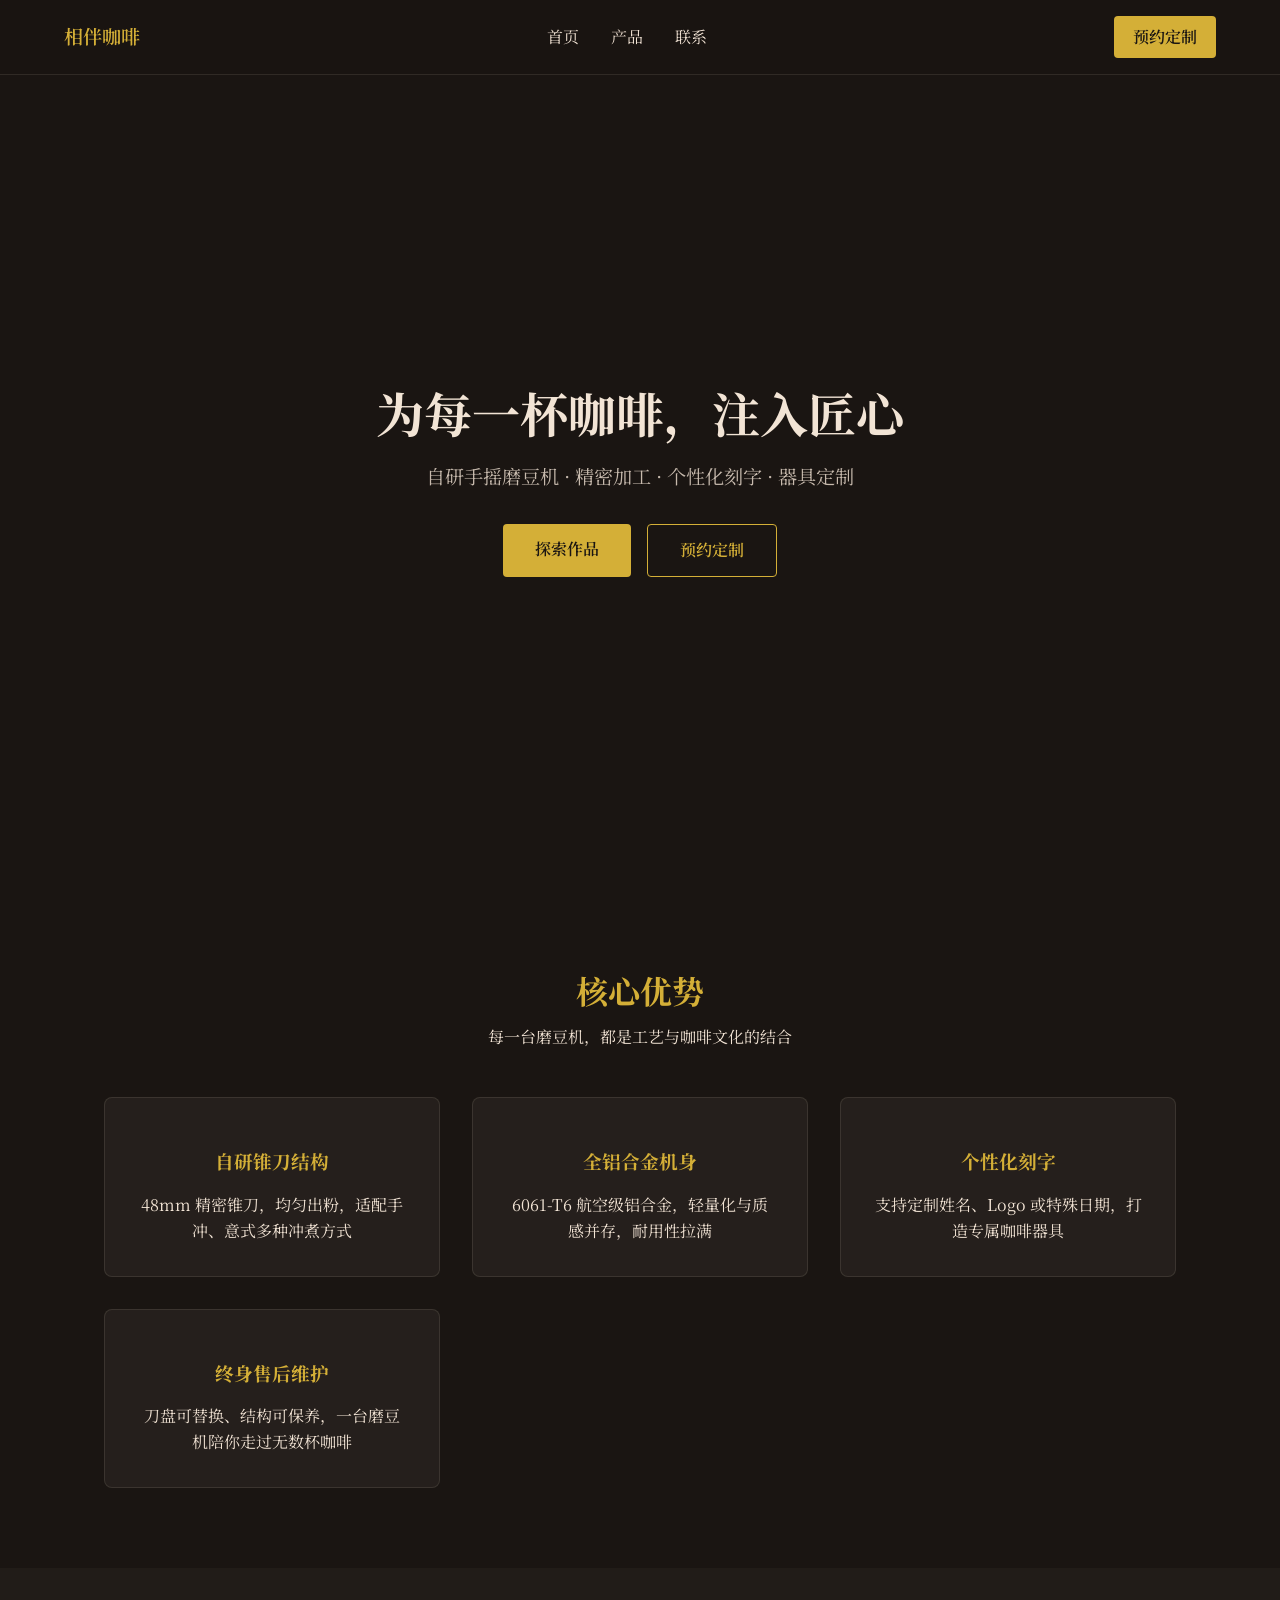
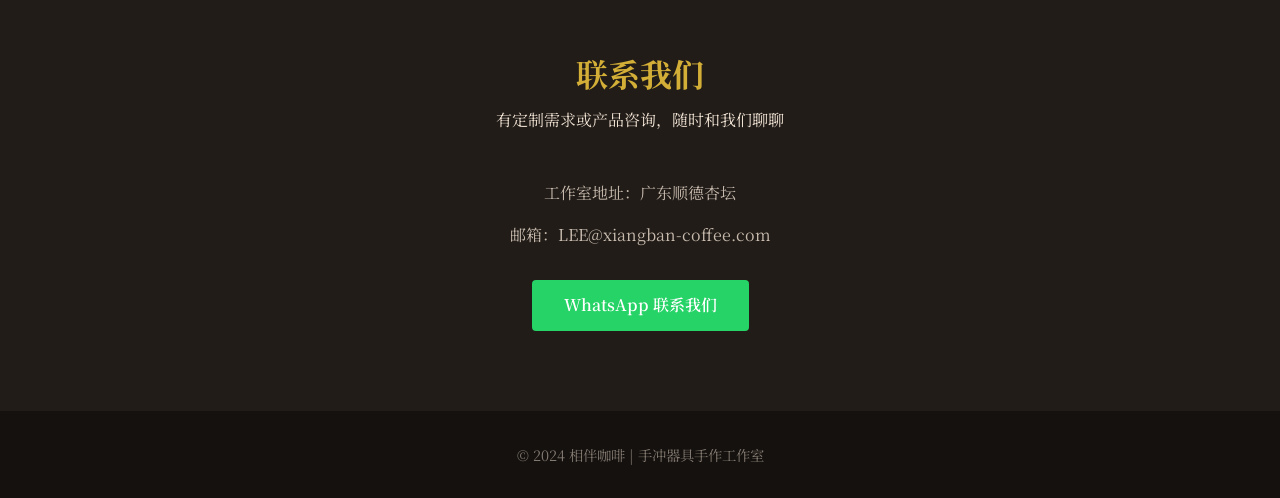
==== index .html @ 28c2f018 "Add files via upload" ====
<!DOCTYPE html>
<html lang="zh-CN">
<head>
    <meta charset="UTF-8">
    <meta name="viewport" content="width=device-width, initial-scale=1.0">
    <title>相伴咖啡 | 手冲器具手作</title>
    <meta name="description" content="自研手摇磨豆机 · 精密加工 · 个性化刻字 · 器具定制">
    <link rel="preconnect" href="https://fonts.googleapis.com">
    <link rel="preconnect" href="https://fonts.gstatic.com" crossorigin>
    <link href="https://fonts.googleapis.com/css2?family=Noto+Serif+SC:wght@400;600&display=swap" rel="stylesheet">
    <style>
        * { margin: 0; padding: 0; box-sizing: border-box; }
        body { font-family: 'Noto Serif SC', serif; background: #1A1512; color: #F2E4D5; line-height: 1.6; }
        header { background: rgba(26, 21, 18, 0.95); padding: 1rem 5%; position: sticky; top: 0; z-index: 100; border-bottom: 1px solid rgba(242, 228, 213, 0.1); }
        nav { max-width: 1200px; margin: 0 auto; display: flex; justify-content: space-between; align-items: center; }
        .logo { font-size: 1.2rem; font-weight: 600; color: #D4AF37; }
        .nav-links { display: flex; gap: 2rem; list-style: none; }
        .nav-links a { color: #F2E4D5; text-decoration: none; transition: color 0.3s; }
        .nav-links a:hover { color: #D4AF37; }
        .cta { background: #D4AF37; color: #1A1512; padding: 0.5rem 1.2rem; border-radius: 4px; font-weight: 600; text-decoration: none; }
        .cta:hover { background: #C4A030; color: #1A1512; }
        .hero { min-height: 90vh; display: flex; align-items: center; justify-content: center; padding: 2rem 5%; background: linear-gradient(rgba(26, 21, 18, 0.85), rgba(26, 21, 18, 0.85)), url('https://picsum.photos/id/1060/1920/1080') center/cover no-repeat; text-align: center; }
        .hero-content { max-width: 800px; }
        .hero h1 { font-size: 3rem; margin-bottom: 1rem; color: #F2E4D5; line-height: 1.3; }
        .hero p { font-size: 1.2rem; margin-bottom: 2rem; color: rgba(242, 228, 213, 0.8); }
        .hero-buttons { display: flex; gap: 1rem; justify-content: center; flex-wrap: wrap; }
        .btn { padding: 0.8rem 2rem; border-radius: 4px; text-decoration: none; font-weight: 600; transition: all 0.3s; }
        .btn-primary { background: #D4AF37; color: #1A1512; }
        .btn-primary:hover { background: #C4A030; }
        .btn-secondary { border: 1px solid #D4AF37; color: #D4AF37; }
        .btn-secondary:hover { background: rgba(212, 175, 55, 0.1); }
        .features { padding: 5rem 5%; max-width: 1200px; margin: 0 auto; }
        .section-title { text-align: center; margin-bottom: 3rem; }
        .section-title h2 { font-size: 2rem; color: #D4AF37; margin-bottom: 0.5rem; }
        .features-grid { display: grid; grid-template-columns: repeat(auto-fit, minmax(250px, 1fr)); gap: 2rem; }
        .feature-card { background: rgba(242, 228, 213, 0.05); padding: 2rem; border-radius: 8px; text-align: center; border: 1px solid rgba(242, 228, 213, 0.1); }
        .feature-card h3 { color: #D4AF37; margin: 1rem 0; }
        .contact { padding: 5rem 5%; background: rgba(242, 228, 213, 0.03); text-align: center; }
        .contact-info { max-width: 600px; margin: 0 auto; }
        .contact-info p { margin-bottom: 1rem; color: rgba(242, 228, 213, 0.8); }
        .whatsapp-btn { display: inline-block; background: #25D366; color: white; padding: 0.8rem 2rem; border-radius: 4px; text-decoration: none; font-weight: 600; margin-top: 1rem; }
        footer { background: #15110E; padding: 2rem 5%; text-align: center; color: rgba(242, 228, 213, 0.5); font-size: 0.9rem; }
    </style>
</head>
<body>
    <header>
        <nav>
            <div class="logo">相伴咖啡</div>
            <ul class="nav-links">
                <li><a href="#home">首页</a></li>
                <li><a href="#features">产品</a></li>
                <li><a href="#contact">联系</a></li>
            </ul>
            <a href="#contact" class="cta">预约定制</a>
        </nav>
    </header>

    <section class="hero" id="home">
        <div class="hero-content">
            <h1>为每一杯咖啡，注入匠心</h1>
            <p>自研手摇磨豆机 · 精密加工 · 个性化刻字 · 器具定制</p>
            <div class="hero-buttons">
                <a href="#features" class="btn btn-primary">探索作品</a>
                <a href="#contact" class="btn btn-secondary">预约定制</a>
            </div>
        </div>
    </section>

    <section class="features" id="features">
        <div class="section-title">
            <h2>核心优势</h2>
            <p>每一台磨豆机，都是工艺与咖啡文化的结合</p>
        </div>
        <div class="features-grid">
            <div class="feature-card">
                <h3>自研锥刀结构</h3>
                <p>48mm 精密锥刀，均匀出粉，适配手冲、意式多种冲煮方式</p>
            </div>
            <div class="feature-card">
                <h3>全铝合金机身</h3>
                <p>6061-T6 航空级铝合金，轻量化与质感并存，耐用性拉满</p>
            </div>
            <div class="feature-card">
                <h3>个性化刻字</h3>
                <p>支持定制姓名、Logo 或特殊日期，打造专属咖啡器具</p>
            </div>
            <div class="feature-card">
                <h3>终身售后维护</h3>
                <p>刀盘可替换、结构可保养，一台磨豆机陪你走过无数杯咖啡</p>
            </div>
        </div>
    </section>

    <section class="contact" id="contact">
        <div class="section-title">
            <h2>联系我们</h2>
            <p>有定制需求或产品咨询，随时和我们聊聊</p>
        </div>
        <div class="contact-info">
            <p>工作室地址：广东顺德杏坛</p>
            <p>邮箱：LEE@xiangban-coffee.com</p>
            <a href="https://wa.me/8613824051191" class="whatsapp-btn">WhatsApp 联系我们</a>
        </div>
    </section>

    <footer>
        <p>&copy; 2024 相伴咖啡 | 手冲器具手作工作室</p>
    </footer>
</body>
</html>
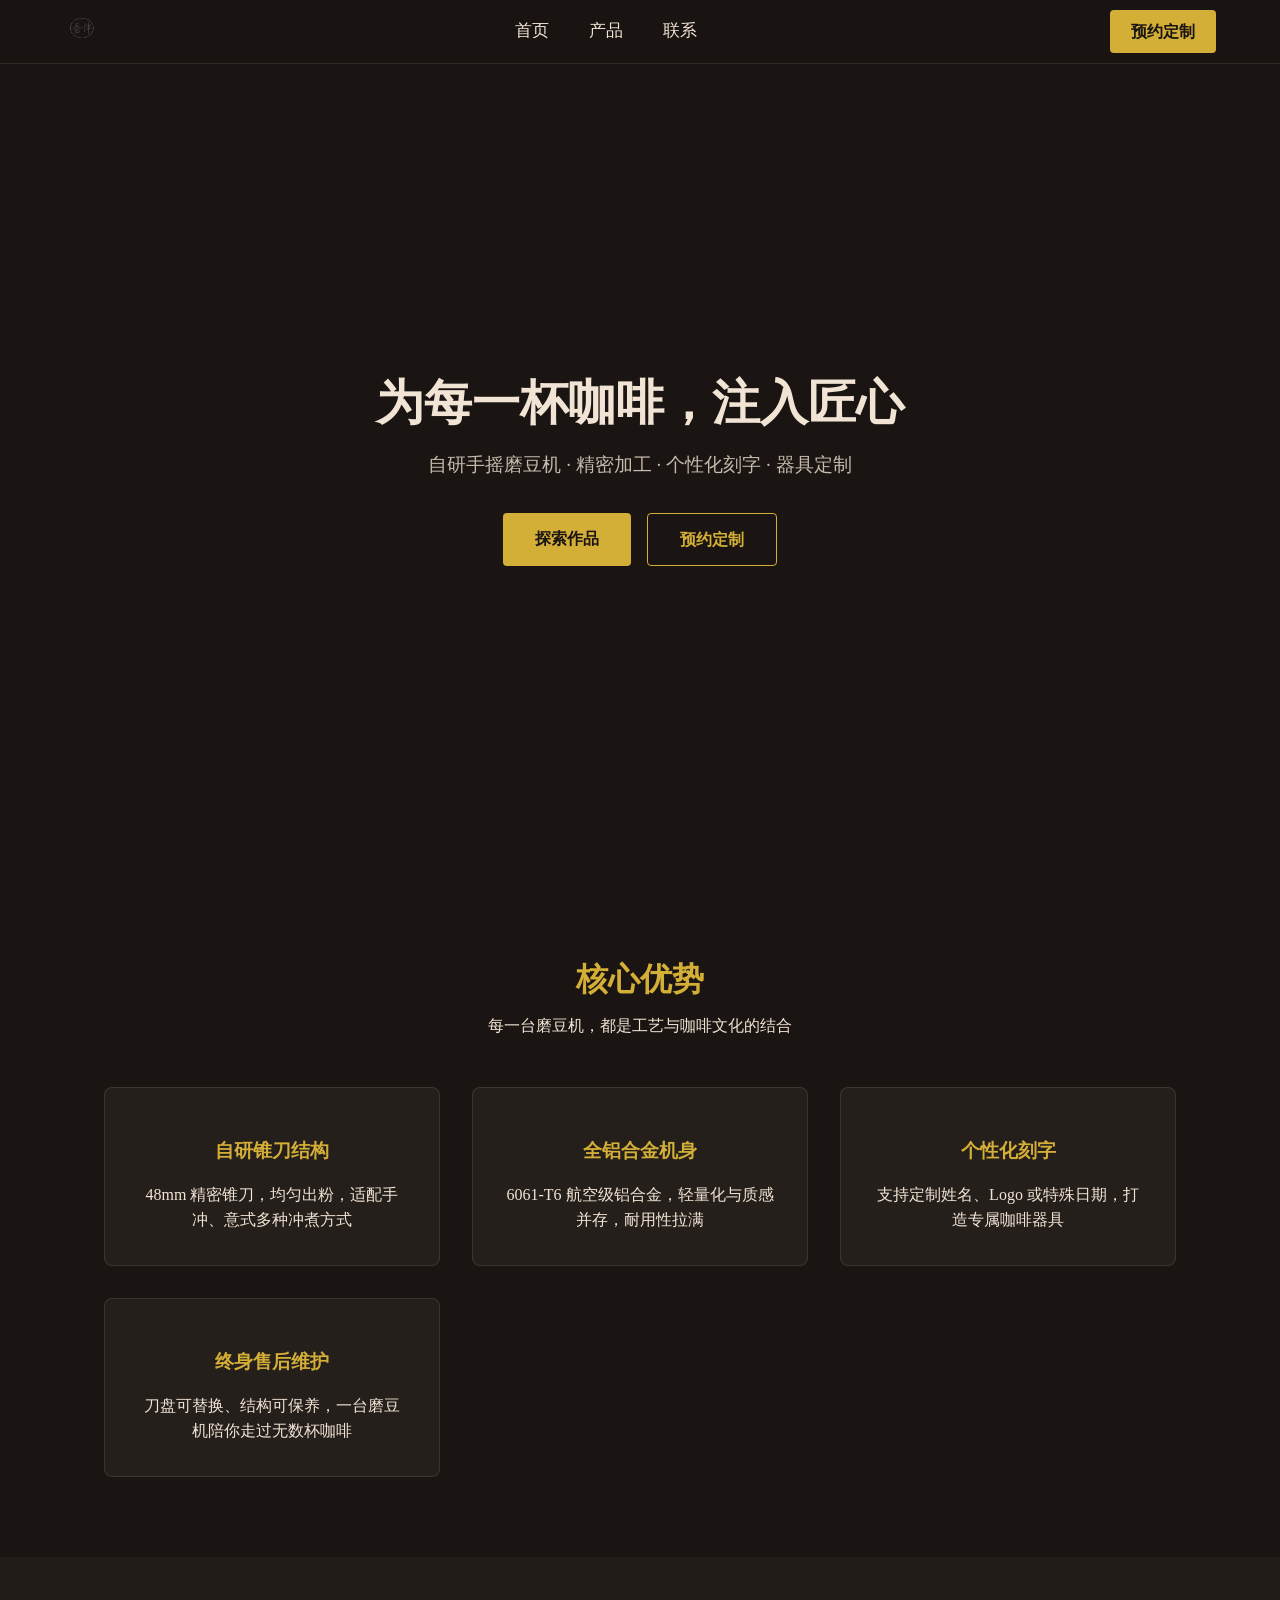
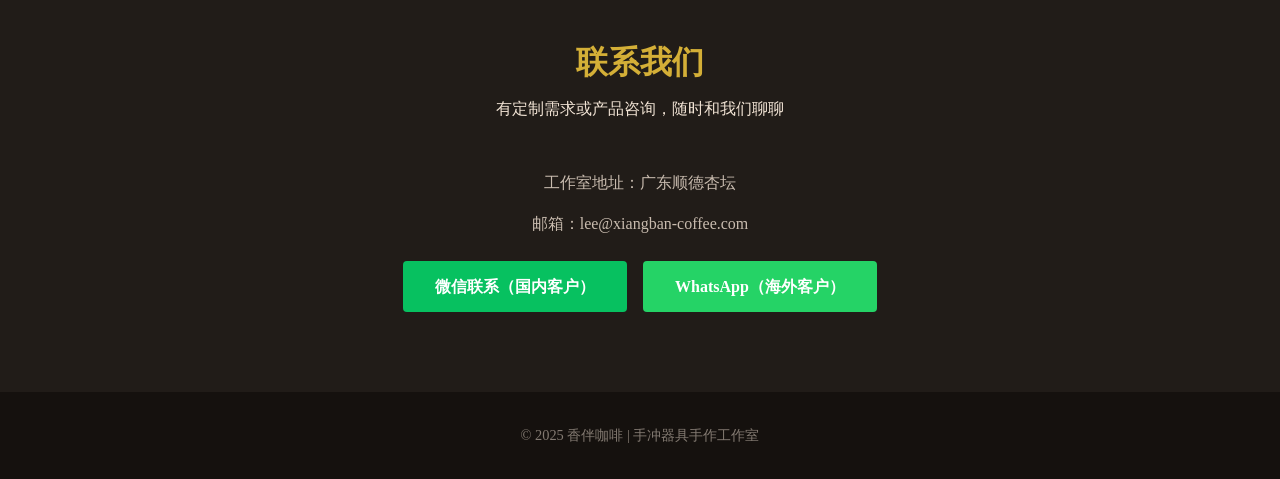
==== commit 1fb9cc17: "Add files via upload" ====
--- a/index .html
+++ b/index .html
@@ -3,54 +3,304 @@
 <head>
     <meta charset="UTF-8">
     <meta name="viewport" content="width=device-width, initial-scale=1.0">
-    <title>相伴咖啡 | 手冲器具手作</title>
+    <title>香伴咖啡 | 手冲器具手作</title>
     <meta name="description" content="自研手摇磨豆机 · 精密加工 · 个性化刻字 · 器具定制">
-    <link rel="preconnect" href="https://fonts.googleapis.com">
-    <link rel="preconnect" href="https://fonts.gstatic.com" crossorigin>
-    <link href="https://fonts.googleapis.com/css2?family=Noto+Serif+SC:wght@400;600&display=swap" rel="stylesheet">
+    
+    <!-- 国内可稳定访问的阿里巴巴普惠体（免费商用） -->
+    <link rel="stylesheet" href="https://at.alicdn.com/t/font_3248136_759f0v0v0hj.css">
+    
     <style>
         * { margin: 0; padding: 0; box-sizing: border-box; }
-        body { font-family: 'Noto Serif SC', serif; background: #1A1512; color: #F2E4D5; line-height: 1.6; }
-        header { background: rgba(26, 21, 18, 0.95); padding: 1rem 5%; position: sticky; top: 0; z-index: 100; border-bottom: 1px solid rgba(242, 228, 213, 0.1); }
-        nav { max-width: 1200px; margin: 0 auto; display: flex; justify-content: space-between; align-items: center; }
-        .logo { font-size: 1.2rem; font-weight: 600; color: #D4AF37; }
-        .nav-links { display: flex; gap: 2rem; list-style: none; }
-        .nav-links a { color: #F2E4D5; text-decoration: none; transition: color 0.3s; }
-        .nav-links a:hover { color: #D4AF37; }
-        .cta { background: #D4AF37; color: #1A1512; padding: 0.5rem 1.2rem; border-radius: 4px; font-weight: 600; text-decoration: none; }
-        .cta:hover { background: #C4A030; color: #1A1512; }
-        .hero { min-height: 90vh; display: flex; align-items: center; justify-content: center; padding: 2rem 5%; background: linear-gradient(rgba(26, 21, 18, 0.85), rgba(26, 21, 18, 0.85)), url('https://picsum.photos/id/1060/1920/1080') center/cover no-repeat; text-align: center; }
-        .hero-content { max-width: 800px; }
-        .hero h1 { font-size: 3rem; margin-bottom: 1rem; color: #F2E4D5; line-height: 1.3; }
-        .hero p { font-size: 1.2rem; margin-bottom: 2rem; color: rgba(242, 228, 213, 0.8); }
-        .hero-buttons { display: flex; gap: 1rem; justify-content: center; flex-wrap: wrap; }
-        .btn { padding: 0.8rem 2rem; border-radius: 4px; text-decoration: none; font-weight: 600; transition: all 0.3s; }
-        .btn-primary { background: #D4AF37; color: #1A1512; }
-        .btn-primary:hover { background: #C4A030; }
-        .btn-secondary { border: 1px solid #D4AF37; color: #D4AF37; }
-        .btn-secondary:hover { background: rgba(212, 175, 55, 0.1); }
-        .features { padding: 5rem 5%; max-width: 1200px; margin: 0 auto; }
-        .section-title { text-align: center; margin-bottom: 3rem; }
-        .section-title h2 { font-size: 2rem; color: #D4AF37; margin-bottom: 0.5rem; }
-        .features-grid { display: grid; grid-template-columns: repeat(auto-fit, minmax(250px, 1fr)); gap: 2rem; }
-        .feature-card { background: rgba(242, 228, 213, 0.05); padding: 2rem; border-radius: 8px; text-align: center; border: 1px solid rgba(242, 228, 213, 0.1); }
-        .feature-card h3 { color: #D4AF37; margin: 1rem 0; }
-        .contact { padding: 5rem 5%; background: rgba(242, 228, 213, 0.03); text-align: center; }
-        .contact-info { max-width: 600px; margin: 0 auto; }
-        .contact-info p { margin-bottom: 1rem; color: rgba(242, 228, 213, 0.8); }
-        .whatsapp-btn { display: inline-block; background: #25D366; color: white; padding: 0.8rem 2rem; border-radius: 4px; text-decoration: none; font-weight: 600; margin-top: 1rem; }
-        footer { background: #15110E; padding: 2rem 5%; text-align: center; color: rgba(242, 228, 213, 0.5); font-size: 0.9rem; }
+        
+        /* 字体栈：优先阿里巴巴普惠体，然后系统衬线字体 */
+        body { 
+            font-family: 'Alibaba PuHuiTi', 'Noto Serif SC', 'Microsoft YaHei', serif; 
+            background: #1A1512; 
+            color: #F2E4D5; 
+            line-height: 1.6; 
+        }
+        
+        header { 
+            background: rgba(26, 21, 18, 0.95); 
+            padding: 0 5%; 
+            position: sticky; 
+            top: 0; 
+            z-index: 100; 
+            border-bottom: 1px solid rgba(242, 228, 213, 0.1); 
+            height: 64px; /* 固定导航栏高度 */
+        }
+        
+        /* 导航栏核心布局：左logo、中菜单、右按钮 */
+        nav { 
+            max-width: 1200px; 
+            margin: 0 auto; 
+            height: 100%;
+            display: flex; 
+            justify-content: space-between; 
+            align-items: center; 
+        }
+        
+        /* 左侧logo样式 */
+        .logo {
+            display: flex;
+            align-items: center;
+        }
+        
+        .logo a {
+            display: block;
+            text-decoration: none;
+        }
+        
+        .logo-img {
+            height: 38px; /* 适配导航栏高度 */
+            width: auto;
+            /* 自动将黑色线条logo变成白色，适配深色背景 */
+            filter: brightness(0) invert(1);
+            transition: transform 0.3s ease;
+        }
+        
+        .logo-img:hover {
+            transform: scale(1.05);
+        }
+        
+        /* 中间导航菜单样式 */
+        .nav-links { 
+            display: flex; 
+            gap: 2.5rem; 
+            list-style: none; 
+            align-items: center;
+        }
+        
+        .nav-links a { 
+            color: #F2E4D5; 
+            text-decoration: none; 
+            transition: color 0.3s; 
+            font-size: 1.05rem;
+        }
+        
+        .nav-links a:hover { 
+            color: #D4AF37; 
+        }
+        
+        /* 右侧预约定制按钮样式 */
+        .cta { 
+            background: #D4AF37; 
+            color: #1A1512; 
+            padding: 0.55rem 1.3rem; 
+            border-radius: 4px; 
+            font-weight: 600; 
+            text-decoration: none; 
+            transition: background-color 0.3s;
+        }
+        
+        .cta:hover { 
+            background: #C4A030; 
+            color: #1A1512; 
+        }
+        
+        /* 英雄区：使用本地背景图 */
+        .hero { 
+            min-height: 90vh; 
+            display: flex; 
+            align-items: center; 
+            justify-content: center; 
+            padding: 2rem 5%; 
+            background: linear-gradient(rgba(26, 21, 18, 0.85), rgba(26, 21, 18, 0.85)), 
+                        url('./images/hero-bg.jpg') center/cover no-repeat; 
+            text-align: center; 
+        }
+        
+        .hero-content { 
+            max-width: 800px; 
+        }
+        
+        .hero h1 { 
+            font-size: 3rem; 
+            margin-bottom: 1rem; 
+            color: #F2E4D5; 
+            line-height: 1.3; 
+            font-weight: 600;
+        }
+        
+        .hero p { 
+            font-size: 1.2rem; 
+            margin-bottom: 2rem; 
+            color: rgba(242, 228, 213, 0.8); 
+        }
+        
+        .hero-buttons { 
+            display: flex; 
+            gap: 1rem; 
+            justify-content: center; 
+            flex-wrap: wrap; 
+        }
+        
+        .btn { 
+            padding: 0.8rem 2rem; 
+            border-radius: 4px; 
+            text-decoration: none; 
+            font-weight: 600; 
+            transition: all 0.3s; 
+        }
+        
+        .btn-primary { 
+            background: #D4AF37; 
+            color: #1A1512; 
+        }
+        
+        .btn-primary:hover { 
+            background: #C4A030; 
+        }
+        
+        .btn-secondary { 
+            border: 1px solid #D4AF37; 
+            color: #D4AF37; 
+        }
+        
+        .btn-secondary:hover { 
+            background: rgba(212, 175, 55, 0.1); 
+        }
+        
+        .features { 
+            padding: 5rem 5%; 
+            max-width: 1200px; 
+            margin: 0 auto; 
+        }
+        
+        .section-title { 
+            text-align: center; 
+            margin-bottom: 3rem; 
+        }
+        
+        .section-title h2 { 
+            font-size: 2rem; 
+            color: #D4AF37; 
+            margin-bottom: 0.5rem; 
+            font-weight: 600;
+        }
+        
+        .features-grid { 
+            display: grid; 
+            grid-template-columns: repeat(auto-fit, minmax(250px, 1fr)); 
+            gap: 2rem; 
+        }
+        
+        .feature-card { 
+            background: rgba(242, 228, 213, 0.05); 
+            padding: 2rem; 
+            border-radius: 8px; 
+            text-align: center; 
+            border: 1px solid rgba(242, 228, 213, 0.1); 
+            transition: transform 0.3s;
+        }
+        
+        .feature-card:hover {
+            transform: translateY(-5px);
+        }
+        
+        .feature-card h3 { 
+            color: #D4AF37; 
+            margin: 1rem 0; 
+            font-weight: 600;
+        }
+        
+        .contact { 
+            padding: 5rem 5%; 
+            background: rgba(242, 228, 213, 0.03); 
+            text-align: center; 
+        }
+        
+        .contact-info { 
+            max-width: 600px; 
+            margin: 0 auto; 
+        }
+        
+        .contact-info p { 
+            margin-bottom: 1rem; 
+            color: rgba(242, 228, 213, 0.8); 
+        }
+        
+        /* 联系按钮 */
+        .contact-buttons {
+            display: flex;
+            gap: 1rem;
+            justify-content: center;
+            flex-wrap: wrap;
+            margin-top: 1.5rem;
+        }
+        
+        .wechat-btn { 
+            display: inline-block; 
+            background: #07C160; 
+            color: white; 
+            padding: 0.8rem 2rem; 
+            border-radius: 4px; 
+            text-decoration: none; 
+            font-weight: 600; 
+            transition: background-color 0.3s;
+        }
+        
+        .wechat-btn:hover {
+            background: #06b056;
+        }
+        
+        .whatsapp-btn { 
+            display: inline-block; 
+            background: #25D366; 
+            color: white; 
+            padding: 0.8rem 2rem; 
+            border-radius: 4px; 
+            text-decoration: none; 
+            font-weight: 600; 
+            transition: background-color 0.3s;
+        }
+        
+        .whatsapp-btn:hover {
+            background: #20be5a;
+        }
+        
+        footer { 
+            background: #15110E; 
+            padding: 2rem 5%; 
+            text-align: center; 
+            color: rgba(242, 228, 213, 0.5); 
+            font-size: 0.9rem; 
+        }
+        
+        /* 手机端响应式适配 */
+        @media (max-width: 768px) {
+            .nav-links {
+                gap: 1.5rem;
+            }
+            
+            .hero h1 {
+                font-size: 2rem;
+            }
+            
+            .hero p {
+                font-size: 1rem;
+            }
+        }
     </style>
 </head>
 <body>
     <header>
         <nav>
-            <div class="logo">相伴咖啡</div>
+            <!-- 左侧：图片logo -->
+            <div class="logo">
+                <a href="/">
+                    <img src="./images/logo.png" alt="香伴咖啡 logo" class="logo-img">
+                </a>
+            </div>
+            
+            <!-- 中间：导航菜单 -->
             <ul class="nav-links">
                 <li><a href="#home">首页</a></li>
                 <li><a href="#features">产品</a></li>
                 <li><a href="#contact">联系</a></li>
             </ul>
+            
+            <!-- 右侧：预约定制按钮 -->
             <a href="#contact" class="cta">预约定制</a>
         </nav>
     </header>
@@ -98,13 +348,17 @@
         </div>
         <div class="contact-info">
             <p>工作室地址：广东顺德杏坛</p>
-            <p>邮箱：LEE@xiangban-coffee.com</p>
-            <a href="https://wa.me/8613824051191" class="whatsapp-btn">WhatsApp 联系我们</a>
+            <p>邮箱：lee@xiangban-coffee.com</p>
+            <div class="contact-buttons">
+                <!-- 微信按钮：点击打开本地二维码图片 -->
+                <a href="./images/wechat-qr.jpg" class="wechat-btn">微信联系（国内客户）</a>
+                <a href="https://wa.me/8613824051191" class="whatsapp-btn">WhatsApp（海外客户）</a>
+            </div>
         </div>
     </section>
 
     <footer>
-        <p>&copy; 2024 相伴咖啡 | 手冲器具手作工作室</p>
+        <p>&copy; 2025 香伴咖啡 | 手冲器具手作工作室</p>
     </footer>
 </body>
 </html>
